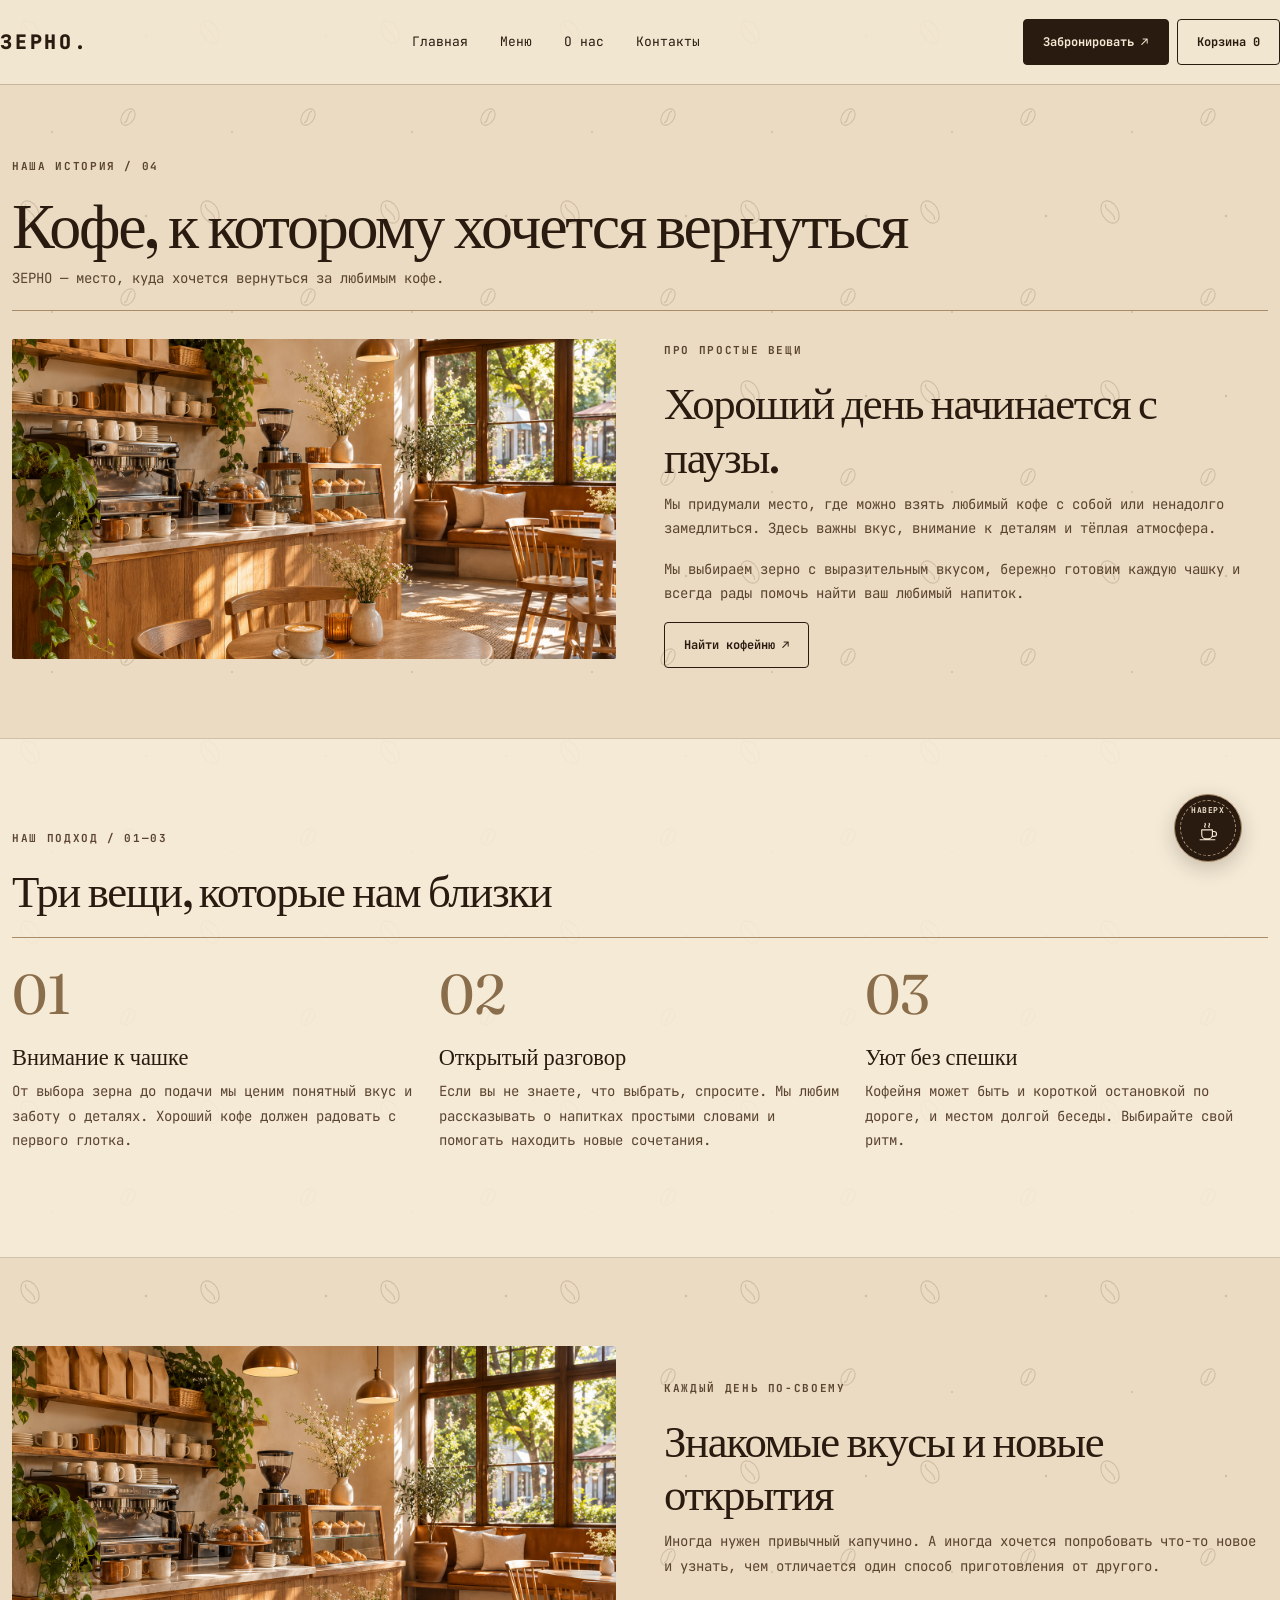
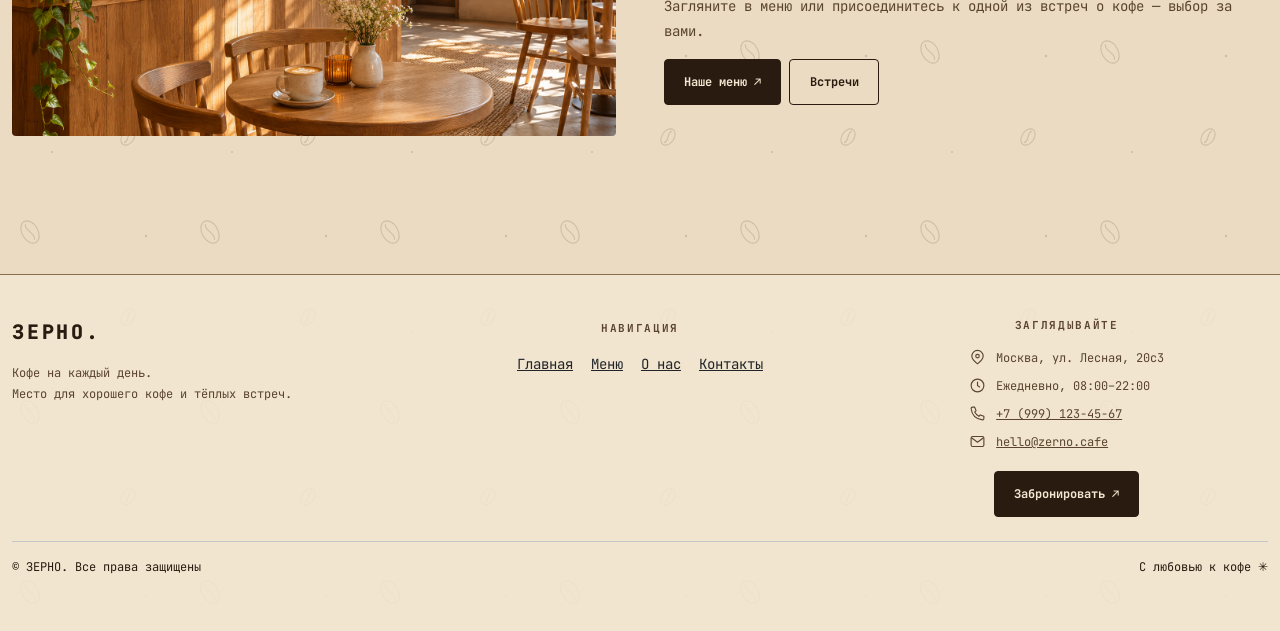
==== about.html @ f68b053b "final" ====
<!doctype html><html lang="ru"><head><meta charset="utf-8"><meta name="viewport" content="width=device-width,initial-scale=1"><meta name="description" content="ЗЕРНО — сеть уютных кофеен"><title>О нас — ЗЕРНО</title><link rel="preconnect" href="https://fonts.googleapis.com"><link rel="preconnect" href="https://fonts.gstatic.com" crossorigin><link href="https://fonts.googleapis.com/css2?family=Fraunces:wght@600;700&family=JetBrains+Mono:wght@400;700;800&display=swap" rel="stylesheet"><link href="https://cdn.jsdelivr.net/npm/bootstrap@5.3.3/dist/css/bootstrap.min.css" rel="stylesheet"><link href="css/custom.css" rel="stylesheet"></head><body><a class="skip-link" href="#main">Перейти к содержимому</a><header class="site-header"><nav class="navbar navbar-expand-lg container" aria-label="Основная навигация"><a class="brand" href="index.html">ЗЕРНО.</a><button class="navbar-toggler" type="button" data-bs-toggle="collapse" data-bs-target="#navigation" aria-controls="navigation" aria-expanded="false" aria-label="Открыть меню"><span class="navbar-toggler-icon"></span></button><div class="collapse navbar-collapse" id="navigation"><ul class="navbar-nav mx-auto gap-lg-3"><li class="nav-item"><a class="nav-link" href="index.html">Главная</a></li><li class="nav-item"><a class="nav-link" href="catalog.html">Меню</a></li><li class="nav-item"><a class="nav-link" href="about.html">О нас</a></li><li class="nav-item"><a class="nav-link" href="contacts.html">Контакты</a></li></ul><a class="btn btn-dark me-2" href="order.html">Забронировать ↗</a><button class="btn btn-outline-dark" data-bs-toggle="offcanvas" data-bs-target="#cart" aria-controls="cart">Корзина <span class="cart-count">0</span></button></div></nav></header><main id="main"><section class="section"><div class="container"><div class="section-title"><span class="eyebrow">Наша история / 04</span><h1 class="mt-3">Кофе, к которому хочется вернуться</h1><p class="mb-0">ЗЕРНО — место, куда хочется вернуться за любимым кофе.</p></div><div class="row g-5"><div class="col-md-6"><div class="placeholder-art photo-interior" style="height:320px" role="img" aria-label="Интерьер кофейни"></div></div><div class="col-md-6"><span class="eyebrow">Про простые вещи</span><h2 class="mt-3">Хороший день начинается с паузы.</h2><p>Мы придумали место, где можно взять любимый кофе с собой или ненадолго замедлиться. Здесь важны вкус, внимание к деталям и тёплая атмосфера.</p><p>Мы выбираем зерно с выразительным вкусом, бережно готовим каждую чашку и всегда рады помочь найти ваш любимый напиток.</p><a class="btn btn-outline-dark" href="contacts.html">Найти кофейню ↗</a></div></div></div></section><section class="story-section story-section-alt"><div class="container"><div class="section-title"><span class="eyebrow">Наш подход / 01—03</span><h2 class="mt-3 mb-0">Три вещи, которые нам близки</h2></div><div class="row g-4"><div class="col-md-4"><div class="story-number">01</div><h3>Внимание к чашке</h3><p>От выбора зерна до подачи мы ценим понятный вкус и заботу о деталях. Хороший кофе должен радовать с первого глотка.</p></div><div class="col-md-4"><div class="story-number">02</div><h3>Открытый разговор</h3><p>Если вы не знаете, что выбрать, спросите. Мы любим рассказывать о напитках простыми словами и помогать находить новые сочетания.</p></div><div class="col-md-4"><div class="story-number">03</div><h3>Уют без спешки</h3><p>Кофейня может быть и короткой остановкой по дороге, и местом долгой беседы. Выбирайте свой ритм.</p></div></div></div></section><section class="story-section"><div class="container"><div class="row g-5 align-items-center"><div class="col-lg-6"><div class="story-photo story-photo-close" role="img" aria-label="Кофейня и её интерьер"></div></div><div class="col-lg-6"><span class="eyebrow">Каждый день по-своему</span><h2 class="mt-3">Знакомые вкусы и новые открытия</h2><p>Иногда нужен привычный капучино. А иногда хочется попробовать что-то новое и узнать, чем отличается один способ приготовления от другого.</p><p>Загляните в меню или присоединитесь к одной из встреч о кофе — выбор за вами.</p><div class="d-flex gap-2 flex-wrap"><a class="btn btn-dark" href="catalog.html">Наше меню ↗</a><a class="btn btn-outline-dark" href="events.html">Встречи</a></div></div></div></div></section></main><footer class="footer"><div class="container"><div class="row gy-4"><div class="col-md-5"><a class="brand" href="index.html">ЗЕРНО.</a><p class="small-copy mt-3">Кофе на каждый день.<br>Место для хорошего кофе и тёплых встреч.</p></div><div class="col-md-4"><span class="eyebrow">Навигация</span><nav class="footer-nav mt-3" aria-label="Навигация в подвале"><a class="text-dark" href="index.html">Главная</a><a class="text-dark" href="catalog.html">Меню</a><a class="text-dark" href="about.html">О нас</a><a class="text-dark" href="contacts.html">Контакты</a></nav></div><div class="col-md-3"><span class="eyebrow footer-contact-title">Заглядывайте</span><div class="footer-contacts small-copy mt-3"><div><svg aria-hidden="true" viewBox="0 0 24 24" fill="none" stroke="currentColor" stroke-width="1.6" stroke-linecap="round" stroke-linejoin="round"><path d="M20 10c0 5-8 11-8 11S4 15 4 10a8 8 0 1 1 16 0Z"/><circle cx="12" cy="10" r="2.5"/></svg><span>Москва, ул. Лесная, 20с3</span></div><div><svg aria-hidden="true" viewBox="0 0 24 24" fill="none" stroke="currentColor" stroke-width="1.6" stroke-linecap="round" stroke-linejoin="round"><circle cx="12" cy="12" r="9"/><path d="M12 7v5l3 2"/></svg><span>Ежедневно, 08:00–22:00</span></div><div><svg aria-hidden="true" viewBox="0 0 24 24" fill="none" stroke="currentColor" stroke-width="1.6" stroke-linecap="round" stroke-linejoin="round"><path d="M5 3h3l2 5-2 2a15 15 0 0 0 6 6l2-2 5 2v3a2 2 0 0 1-2 2C10 20 4 14 3 5a2 2 0 0 1 2-2Z"/></svg><span><a href="tel:+79991234567">+7 (999) 123-45-67</a></span></div><div><svg aria-hidden="true" viewBox="0 0 24 24" fill="none" stroke="currentColor" stroke-width="1.6" stroke-linecap="round" stroke-linejoin="round"><rect x="3" y="5" width="18" height="14" rx="2"/><path d="m4 7 8 6 8-6"/></svg><span><a href="mailto:hello@zerno.cafe">hello@zerno.cafe</a></span></div></div><a class="btn btn-dark footer-booking" href="order.html">Забронировать ↗</a></div></div><div class="d-flex justify-content-between border-top border-secondary-subtle pt-3 mt-4 small-copy"><span>© ЗЕРНО. Все права защищены</span><span>С любовью к кофе ✳</span></div></div></footer><div class="offcanvas offcanvas-end" tabindex="-1" id="cart" aria-labelledby="cartTitle"><div class="offcanvas-header"><h2 class="offcanvas-title" id="cartTitle">Ваш чек</h2><button type="button" class="btn-close" data-bs-dismiss="offcanvas" aria-label="Закрыть"></button></div><div class="offcanvas-body"><p>Выбранные позиции</p><div id="cartItems"></div><a href="order.html" class="btn btn-dark mt-3">Оформить заявку ↗</a></div></div><button class="back-to-top" type="button" aria-label="Вернуться наверх" title="Наверх" hidden><span class="back-to-top-label" aria-hidden="true">НАВЕРХ</span><svg class="back-to-top-arrow" aria-hidden="true" viewBox="0 0 28 28" fill="none"><path d="M7 12h13v6a5 5 0 0 1-5 5h-3a5 5 0 0 1-5-5v-6Zm13 2h2a3 3 0 0 1 0 6h-2M5 24h18M11 9c-2-2 2-3 0-5m5 5c-2-2 2-3 0-5" stroke="currentColor" stroke-width="1.4" stroke-linecap="round" stroke-linejoin="round"/></svg></button><script src="https://cdn.jsdelivr.net/npm/bootstrap@5.3.3/dist/js/bootstrap.bundle.min.js"></script><script src="js/main.js"></script></body></html>
---- css/custom.css ----
:root{--ink:#2a1b10;--paper:#e8d8bc;--card:#f3e8d2;--muted:#5b4430;--line:#8a6d4b;--bs-body-bg:var(--paper);--bs-body-color:var(--ink);--bs-border-radius:4px}*{box-sizing:border-box}html{scroll-behavior:smooth}body{font-family:'JetBrains Mono',monospace;color:var(--ink);background:var(--paper);font-size:14px}h1,h2,h3,h4,.brand{font-family:Fraunces,Georgia,serif}h1{font-size:clamp(2.8rem,5vw,4.7rem);line-height:1.03;letter-spacing:-.035em}h2{font-size:clamp(2rem,3.5vw,3.2rem);letter-spacing:-.03em}h3{font-size:1.4rem}p{color:var(--muted);line-height:1.75}.container{max-width:1392px}.site-header{border-bottom:1px solid #8a6d4b66}.navbar{min-height:76px}.brand{font-family:'JetBrains Mono',monospace;font-size:20px;font-weight:800;letter-spacing:.12em;text-decoration:none;color:var(--ink)}.nav-link{color:var(--ink)!important;font-size:13px}.btn{border-radius:4px;font-weight:700;padding:.8rem 1.2rem;font-size:12px}.btn-dark{background:var(--ink);border-color:var(--ink);color:var(--card)}.btn-outline-dark{border-color:var(--ink);color:var(--ink)}.hero{padding:80px 0 70px}.eyebrow{text-transform:uppercase;font-size:11px;letter-spacing:.15em;color:var(--muted);font-weight:700}.receipt,.paper-card,.feature-box{background:var(--card);border:1px solid #8a6d4b99;border-radius:4px}.receipt{border-style:dashed;padding:28px}.receipt-line{display:flex;align-items:baseline;gap:8px;margin:14px 0}.dots{flex:1;border-bottom:2px dotted var(--line)}.paper-card{height:100%;padding:16px;transition:transform .2s}.paper-card:hover{transform:translateY(-4px)}.placeholder-art{height:170px;background:repeating-linear-gradient(45deg,#d9c39c 0 8px,#e2cfab 8px 16px);position:relative;overflow:hidden}.placeholder-art:after{content:'ЗЕРНО / COFFEE';position:absolute;right:14px;bottom:12px;font-size:10px;letter-spacing:.15em;color:#785c3e}.badge{background:var(--ink);color:var(--card);font-size:10px}.section{padding:70px 0}.section-title{border-bottom:1px solid var(--line);padding-bottom:20px;margin-bottom:28px}.feature-box{padding:24px}.small-copy{font-size:12px}.footer{border-top:1px solid var(--line);padding:42px 0;margin-top:50px}.skip-link{position:absolute;top:-100px;left:10px;z-index:10000;background:var(--ink);color:white;padding:10px}.skip-link:focus{top:10px}a:focus-visible,button:focus-visible,input:focus-visible,select:focus-visible,textarea:focus-visible{outline:3px solid #8d451e!important;outline-offset:3px}.form-control,.form-select{background-color:#fffaf0;border-color:#9d8669}.form-control:focus,.form-select:focus{border-color:var(--ink);box-shadow:0 0 0 .2rem #8a6d4b33}.accordion{--bs-accordion-bg:var(--card);--bs-accordion-active-bg:#e4d2b2;--bs-accordion-active-color:var(--ink);--bs-accordion-border-color:#b6a183}.nav-pills .nav-link.active{background:var(--ink)}.nav-pills .nav-link.active{color:var(--card)!important}.hero-copy{max-width:620px}.hero-copy p{max-width:440px}.stamp{display:inline-flex;border:1px solid var(--line);border-radius:50%;width:88px;height:88px;align-items:center;justify-content:center;text-align:center;font-size:9px;letter-spacing:.1em;transform:rotate(-12deg)}.map-frame{width:100%;height:300px;border:1px solid var(--line)}@media(max-width:767px){.hero{padding:40px 0}.hero .row{flex-direction:column-reverse}.section{padding:45px 0}.placeholder-art{height:135px}.navbar-collapse{padding:20px 0}.stamp{width:70px;height:70px}.footer{margin-top:20px}}@media(prefers-reduced-motion:reduce){*,*:before,*:after{scroll-behavior:auto!important;transition:none!important;animation:none!important}}

.placeholder-art{background-color:#cbb395;background-image:url('../images/menu-grid.png');background-size:300% 200%;background-repeat:no-repeat}
.placeholder-art:after{content:none}
.photo-flat-white{background-position:0 0}.photo-lavender-raf{background-position:50% 0}.photo-cheesecake{background-position:100% 0}.photo-espresso{background-position:0 100%}.photo-cappuccino{background-position:50% 100%}.photo-croissant{background-position:100% 100%}
.photo-interior{background-image:url('../images/cafe-interior.png');background-size:cover;background-position:center}
.event-one{background-position:20% 45%}.event-two{background-position:50% 55%}.event-three{background-position:80% 45%}
.back-to-top{position:fixed;right:clamp(18px,3vw,42px);bottom:clamp(18px,3vw,42px);z-index:1040;width:52px;height:52px;border:1px solid #f3e8d2;border-radius:50%;background:#2a1b10;color:#f3e8d2;box-shadow:0 4px 20px #2a1b1044;display:grid;place-items:center;cursor:pointer;transition:transform .2s,background-color .2s,box-shadow .2s}
.back-to-top[hidden]{display:none}.back-to-top span{font:400 27px/1 Georgia,serif;transform:translateY(-1px)}.back-to-top:hover{background:#5b4430;transform:translateY(-4px);box-shadow:0 8px 24px #2a1b1055}.back-to-top:focus-visible{outline:3px solid #8d451e;outline-offset:4px}
@media(max-width:767px){.back-to-top{width:48px;height:48px;right:16px;bottom:16px}}

.review-stars{color:#875523;letter-spacing:.12em;white-space:nowrap;font-size:1.15rem}

/* Each menu photo occupies one square in the source grid. */
.placeholder-art:not(.photo-interior) {
  aspect-ratio: 1 / 1;
  height: auto !important;
}

.story-section{padding:88px 0}.story-section-alt{background:#f3e8d280;border-top:1px solid #8a6d4b55;border-bottom:1px solid #8a6d4b55}.story-photo{min-height:390px;background:url('../images/cafe-interior.png') center/cover;border-radius:4px}.story-photo-close{background-position:25% center}.story-rule{border-top:1px solid var(--line);padding-top:18px}.story-link{text-underline-offset:5px}.story-number{font-family:Fraunces,Georgia,serif;font-size:3.5rem;line-height:1;color:#8a6d4b;margin-bottom:22px}.guide-row{display:flex;gap:22px;align-items:baseline;border-top:1px solid var(--line);padding:22px 0}.guide-row>span{font-size:11px;color:var(--muted)}.guide-row>div{flex:1}.guide-row h3{margin-bottom:8px}.guide-row p{margin-bottom:0}.guide-row>a{font-size:22px;color:var(--ink)}@media(max-width:767px){.story-section{padding:55px 0}.story-photo{min-height:270px}}

/* Static coffee pattern and refreshed paper details. */
body{background-color:#eadbc2;background-image:url('../images/coffee-pattern.svg');background-repeat:repeat;background-size:180px 180px}
.site-header{background:rgba(243,232,210,.88);border-bottom:1px solid #8a6d4b66}
.navbar{min-height:84px}
.brand{letter-spacing:.14em}
.nav-link{position:relative;transition:color .2s}
.nav-link:hover{color:#93613a!important}
.hero{padding-top:90px;padding-bottom:82px}
.hero-copy h1{max-width:720px}
.receipt{background:#f7edda;box-shadow:0 10px 30px #50371e0d}
.hero .receipt{position:relative;transform:rotate(-1deg)}
.hero .receipt:before,.hero .receipt:after{content:'';position:absolute;width:14px;height:14px;background:#eadbc2;border:1px solid #8a6d4b99;border-radius:50%;top:50%;transform:translateY(-50%)}
.hero .receipt:before{left:-8px}.hero .receipt:after{right:-8px}
.paper-card,.feature-box{background:#f5ead6;box-shadow:0 6px 20px #50371e09}
.paper-card{border-color:#a58a69;overflow:hidden}
.paper-card:hover{box-shadow:0 14px 28px #50371e1a}
.placeholder-art{border-radius:2px}
.badge{letter-spacing:.04em;padding:.48em .75em}
.btn-dark,.btn-outline-dark{transition:background-color .2s,color .2s,box-shadow .2s}
.btn-dark:hover{background:#5b3d26;border-color:#5b3d26;box-shadow:0 5px 14px #2a1b1026}
.btn-outline-dark:hover{background:#2a1b10;color:#f3e8d2}
.section-title{border-color:#a88b68}
.story-section-alt{background:rgba(247,237,218,.84)}
.footer{background:rgba(243,232,210,.82);padding-bottom:55px}
@media(max-width:767px){.navbar{min-height:72px}.hero{padding-top:45px;padding-bottom:50px}.hero .receipt{transform:none}}

/* The first screen is a self-contained coffee-making scene. */
.coffee-hero{position:relative;min-height:calc(100svh - 85px);display:flex;align-items:center;overflow:hidden;background:#ead9bd;border-bottom:1px solid #b69b78}
.coffee-hero-inner{display:grid;grid-template-columns:1fr 1fr;align-items:center;gap:clamp(28px,5vw,90px);padding-top:45px;padding-bottom:75px}
.coffee-hero-copy{position:relative;z-index:1;max-width:650px}
.coffee-hero-label{display:flex;gap:12px;align-items:center;color:#765334;font-size:11px;font-weight:700;letter-spacing:.15em;text-transform:uppercase}
.coffee-hero-label span{font-size:15px}
.coffee-hero h1{margin:28px 0 24px;font-size:clamp(3.5rem,5.6vw,6.6rem);line-height:.99;letter-spacing:-.055em}
.coffee-hero h1 em{font-weight:600;color:#85512f}
.coffee-hero-copy>p{max-width:420px;margin-bottom:30px;font-size:15px;line-height:1.8}
.coffee-hero-actions{display:flex;align-items:center;gap:28px;flex-wrap:wrap}
.coffee-hero-actions .btn{padding:17px 22px}
.coffee-hero-about{color:var(--ink);font-size:12px;font-weight:700;text-underline-offset:5px}
.coffee-hero-note{display:flex;align-items:center;gap:12px;margin-top:clamp(36px,6vh,72px);color:#765334;font-size:10px;line-height:1.6;letter-spacing:.08em;text-transform:uppercase}
.coffee-hero-note-mark{display:grid;place-items:center;width:38px;height:38px;border:1px solid #a78560;border-radius:50%;font-size:17px}
.coffee-hero-visual{position:relative;display:grid;place-items:center;min-width:0}
.coffee-hero-disc{position:absolute;width:85%;aspect-ratio:1;border-radius:50%;background:#e0c5a0;border:1px solid #cfb18b}
.coffee-hero-disc:after{content:'';position:absolute;inset:5%;border:1px dashed #a88661;border-radius:50%;opacity:.5}
.coffee-scene{position:relative;width:min(100%,620px);height:auto;overflow:visible}
.espresso-machine{transform-origin:310px 340px;animation:machine-retreat 6s cubic-bezier(.55,0,.25,1) both}
.coffee-stream{opacity:0;animation:pour 6s ease both;transform-origin:310px 237px}
.hero-cup{transform-origin:310px 490px;animation:cup-arrive 6s cubic-bezier(.2,.65,.2,1) both}
.coffee-steam{opacity:0;animation:steam-appear 6s ease both}
.coffee-hero-caption{position:absolute;bottom:2%;width:85%;display:flex;justify-content:space-between;gap:12px;color:#765334;font-size:9px;letter-spacing:.12em;text-transform:uppercase}
.coffee-hero-scroll{position:absolute;bottom:25px;left:50%;transform:translateX(-50%);color:#765334;text-decoration:none;font-size:10px;font-weight:700;letter-spacing:.12em;text-transform:uppercase;white-space:nowrap}
.coffee-hero-scroll span{display:inline-block;margin-left:8px;font-size:17px}
@keyframes machine-retreat{0%,48%{opacity:1;transform:translateY(0) scale(1)}75%,100%{opacity:0;transform:translateY(-65px) scale(.7)}}
@keyframes pour{0%,10%{opacity:0;transform:scaleY(.2)}18%,48%{opacity:1;transform:scaleY(1)}58%,100%{opacity:0;transform:scaleY(.6)}}
@keyframes cup-arrive{0%,50%{transform:translateY(0) scale(.78)}85%,100%{transform:translateY(-20px) scale(1.18)}}
@keyframes steam-appear{0%,58%{opacity:0;transform:translateY(8px)}90%,100%{opacity:.55;transform:translateY(-30px)}}
@media(max-width:991px){.coffee-hero h1{font-size:clamp(3rem,6vw,5rem)}.coffee-hero-inner{gap:24px}.coffee-hero-caption{font-size:8px}}
@media(max-width:767px){.coffee-hero{min-height:calc(100svh - 73px)}.coffee-hero-inner{grid-template-columns:1fr;gap:0;padding-top:36px;padding-bottom:75px}.coffee-hero-copy{order:1}.coffee-hero-visual{order:2;width:min(100%,390px);margin:0 auto}.coffee-hero h1{font-size:clamp(2.8rem,10vw,4.4rem);margin:18px 0}.coffee-hero-copy>p{font-size:13px;margin-bottom:20px}.coffee-hero-note{display:none}.coffee-hero-caption{bottom:1%}.coffee-hero-scroll{bottom:20px}.coffee-hero-actions .btn{padding:13px 17px}}
@media(prefers-reduced-motion:reduce){.espresso-machine,.coffee-stream{animation:none;opacity:0}.hero-cup{animation:none;transform:translateY(-20px) scale(1.18)}.coffee-steam{animation:none;opacity:.55;transform:translateY(-30px)}}

/* One complete preparation-and-pause cycle lasts 30 seconds. */
.espresso-machine{animation:machine-loop 30s cubic-bezier(.55,0,.25,1) infinite}
.coffee-stream{animation:pour-loop 30s ease infinite}
.hero-cup{animation:cup-loop 30s cubic-bezier(.2,.65,.2,1) infinite}
.coffee-steam{animation:steam-loop 30s ease infinite}
@keyframes machine-loop{0%,9.6%{opacity:1;transform:translateY(0) scale(1)}15%,88%{opacity:0;transform:translateY(-65px) scale(.7)}100%{opacity:1;transform:translateY(0) scale(1)}}
@keyframes pour-loop{0%,2%{opacity:0;transform:scaleY(.2)}3.6%,9.6%{opacity:1;transform:scaleY(1)}11.6%,100%{opacity:0;transform:scaleY(.6)}}
@keyframes cup-loop{0%,10%{transform:translateY(0) scale(.78)}17%,88%{transform:translateY(-20px) scale(1.18)}100%{transform:translateY(0) scale(.78)}}
@keyframes steam-loop{0%,11.6%{opacity:0;transform:translateY(8px)}18%,86%{opacity:.55;transform:translateY(-30px)}98%,100%{opacity:0;transform:translateY(8px)}}
@media(prefers-reduced-motion:reduce){.espresso-machine,.coffee-stream{animation:none;opacity:0}.hero-cup{animation:none;transform:translateY(-20px) scale(1.18)}.coffee-steam{animation:none;opacity:.55;transform:translateY(-30px)}}

.location-map-wrap{margin-top:38px}.location-map{display:block;width:100%;height:360px;border:1px solid #a88b68;border-radius:4px;background:#e2cfab}.location-map-link{display:inline-block;margin-top:12px;color:var(--ink);font-size:12px;text-underline-offset:4px}@media(max-width:767px){.location-map{height:290px}.location-map-wrap{margin-top:28px}}

.contacts-map{height:100%;min-height:330px;position:relative}.contacts-map .location-map{height:100%;min-height:330px}.contacts-map-link{position:absolute;left:14px;bottom:14px;background:#f3e8d2;color:#2a1b10;border:1px solid #a88b68;border-radius:3px;padding:9px 12px;font-size:10px;text-underline-offset:3px}.back-to-top{width:68px;height:68px;border:1px solid #aa8965;background:#2a1b10;color:#f3e8d2;box-shadow:0 6px 20px #2a1b1038}.back-to-top:before{content:'';position:absolute;inset:5px;border:1px dashed #d0b591;border-radius:50%;opacity:.8}.back-to-top .back-to-top-label{position:absolute;top:11px;font:700 6px/1 'JetBrains Mono',monospace;letter-spacing:.04em;transform:none;white-space:nowrap}.back-to-top-arrow{position:absolute;top:25px;width:23px;height:23px;transition:transform .2s}.back-to-top:hover .back-to-top-arrow{transform:translateY(-3px)}@media(max-width:767px){.back-to-top{width:60px;height:60px}.back-to-top .back-to-top-label{top:10px;font-size:5.5px}.back-to-top-arrow{top:22px;width:21px;height:21px}.contacts-map,.contacts-map .location-map{min-height:290px}}@media(prefers-reduced-motion:reduce){.back-to-top-arrow{transition:none}}

.back-to-top .back-to-top-label{left:0;right:0;text-align:center;font-size:8px;letter-spacing:.06em}@media(max-width:767px){.back-to-top .back-to-top-label{font-size:7px}}

.footer .col-md-4{text-align:center}.footer-nav{display:flex;flex-wrap:wrap;justify-content:center;gap:12px 18px}.footer-contacts{display:grid;gap:10px;color:var(--muted)}.footer-contacts>div{display:flex;align-items:flex-start;gap:10px}.footer-contacts svg{width:17px;height:17px;flex:none}.footer-contacts a{color:inherit}.footer-contacts span{overflow-wrap:anywhere}@media(max-width:767px){.footer .col-md-4{text-align:left}.footer-nav{justify-content:flex-start}}

@media(min-width:768px){.footer .col-md-5,.footer .col-md-4,.footer .col-md-3{width:33.333333%}.footer .col-md-3{display:flex;flex-direction:column;align-items:flex-end}.footer-contacts{align-self:flex-end}}

.footer .col-md-3{display:flex;flex-direction:column;align-items:stretch}.footer-contact-title{text-align:center}.footer-booking{align-self:center;margin-top:20px}@media(min-width:768px){.footer .col-md-3{align-items:stretch}.footer-contacts{align-self:center}}
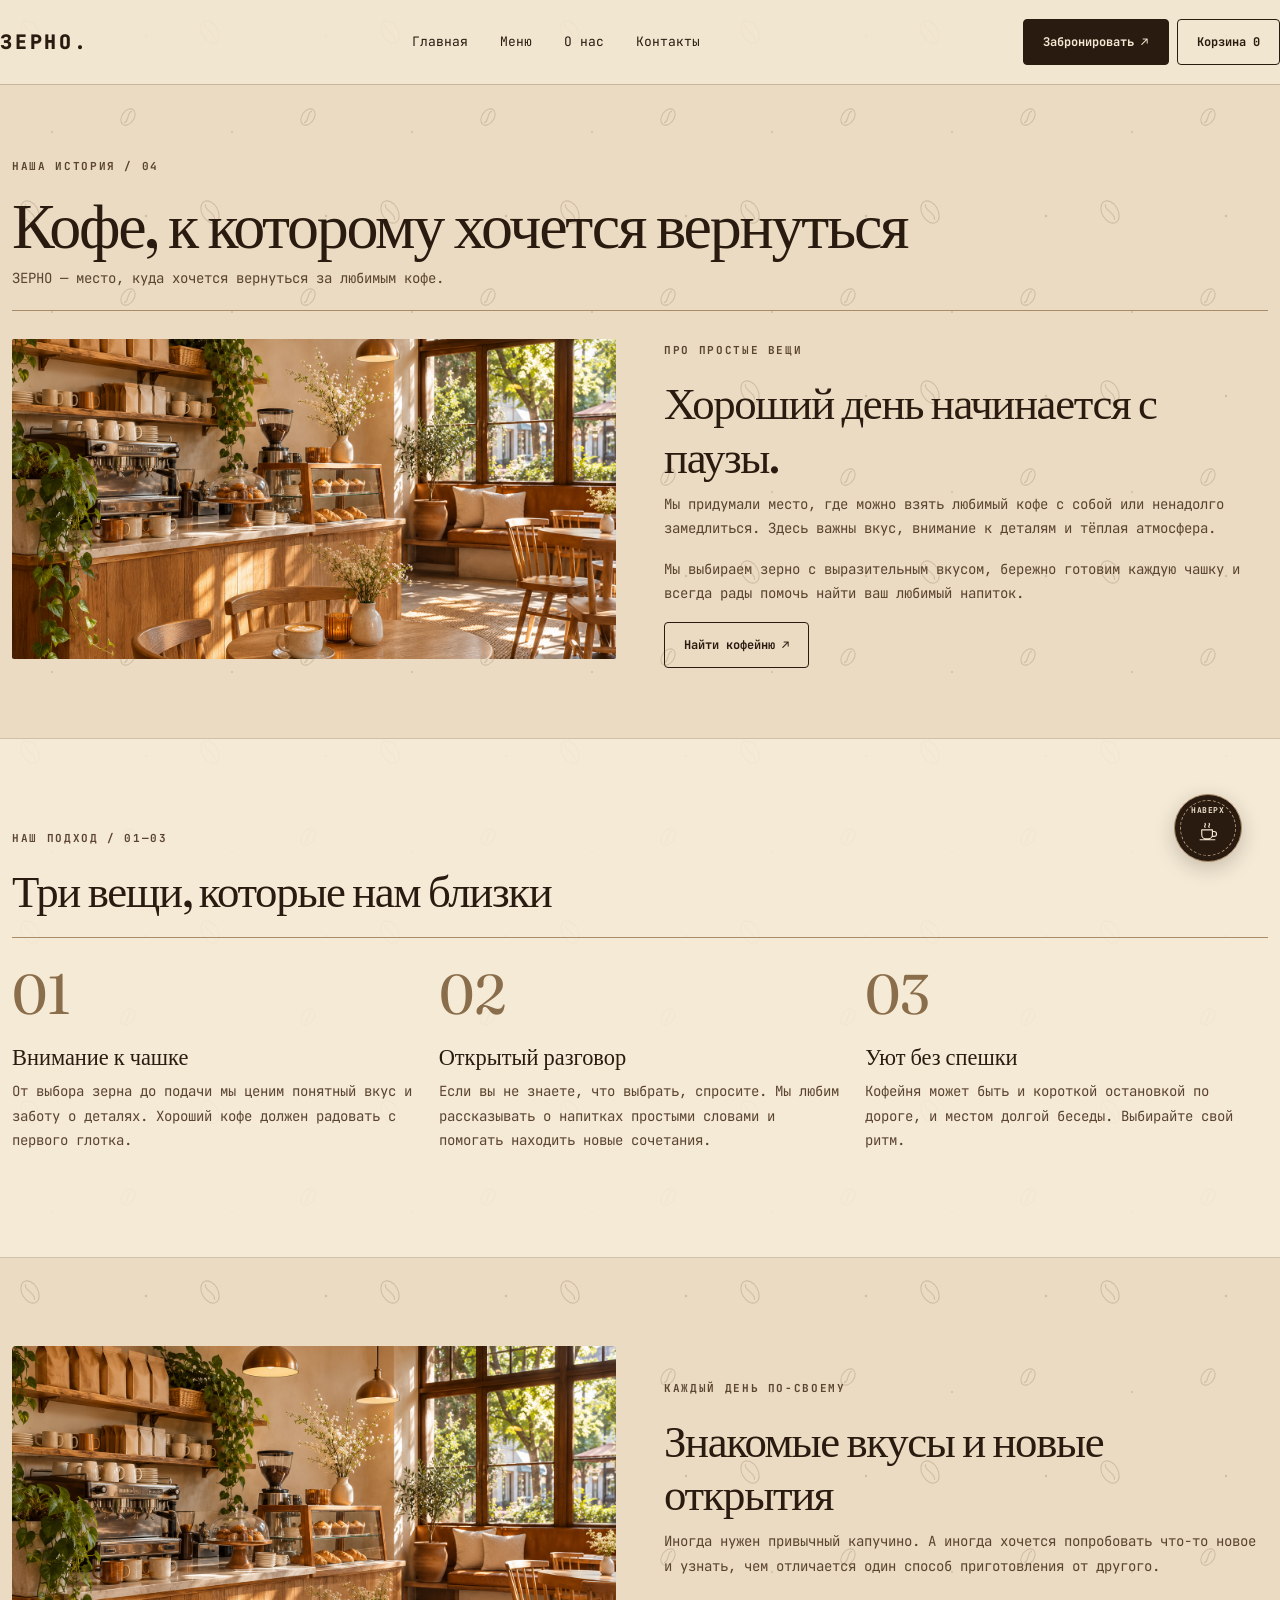
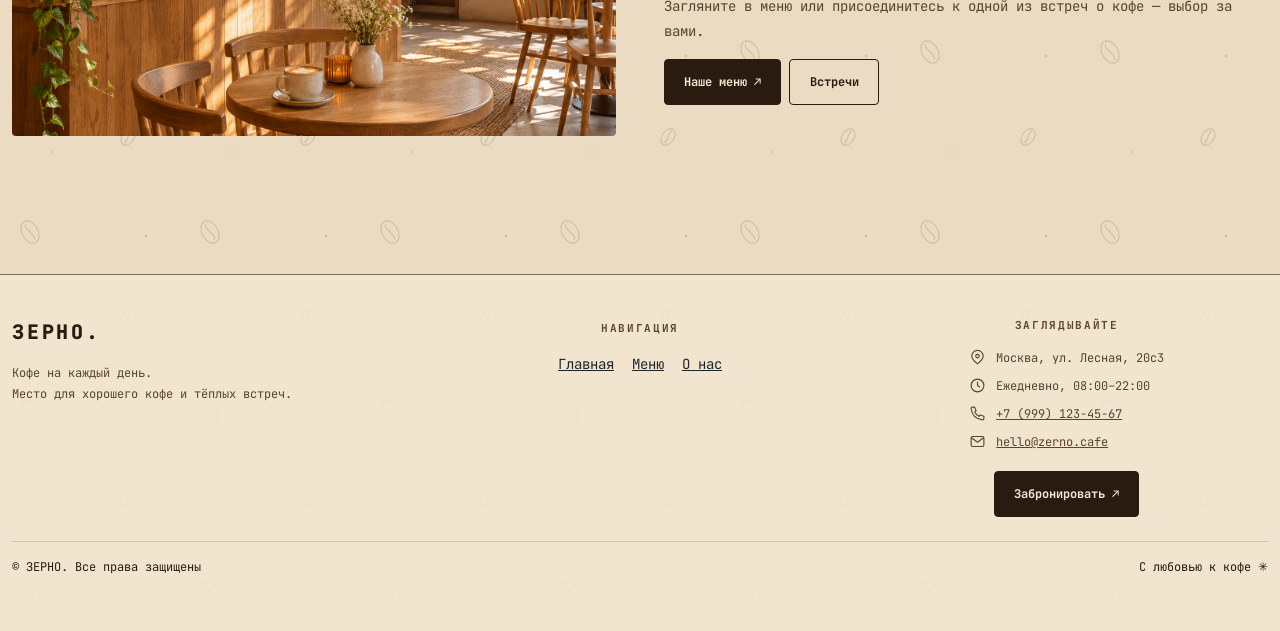
==== commit f8150b1d: "Nado" ====
--- a/about.html
+++ b/about.html
@@ -1 +1 @@
-<!doctype html><html lang="ru"><head><meta charset="utf-8"><meta name="viewport" content="width=device-width,initial-scale=1"><meta name="description" content="ЗЕРНО — сеть уютных кофеен"><title>О нас — ЗЕРНО</title><link rel="preconnect" href="https://fonts.googleapis.com"><link rel="preconnect" href="https://fonts.gstatic.com" crossorigin><link href="https://fonts.googleapis.com/css2?family=Fraunces:wght@600;700&family=JetBrains+Mono:wght@400;700;800&display=swap" rel="stylesheet"><link href="https://cdn.jsdelivr.net/npm/bootstrap@5.3.3/dist/css/bootstrap.min.css" rel="stylesheet"><link href="css/custom.css" rel="stylesheet"></head><body><a class="skip-link" href="#main">Перейти к содержимому</a><header class="site-header"><nav class="navbar navbar-expand-lg container" aria-label="Основная навигация"><a class="brand" href="index.html">ЗЕРНО.</a><button class="navbar-toggler" type="button" data-bs-toggle="collapse" data-bs-target="#navigation" aria-controls="navigation" aria-expanded="false" aria-label="Открыть меню"><span class="navbar-toggler-icon"></span></button><div class="collapse navbar-collapse" id="navigation"><ul class="navbar-nav mx-auto gap-lg-3"><li class="nav-item"><a class="nav-link" href="index.html">Главная</a></li><li class="nav-item"><a class="nav-link" href="catalog.html">Меню</a></li><li class="nav-item"><a class="nav-link" href="about.html">О нас</a></li><li class="nav-item"><a class="nav-link" href="contacts.html">Контакты</a></li></ul><a class="btn btn-dark me-2" href="order.html">Забронировать ↗</a><button class="btn btn-outline-dark" data-bs-toggle="offcanvas" data-bs-target="#cart" aria-controls="cart">Корзина <span class="cart-count">0</span></button></div></nav></header><main id="main"><section class="section"><div class="container"><div class="section-title"><span class="eyebrow">Наша история / 04</span><h1 class="mt-3">Кофе, к которому хочется вернуться</h1><p class="mb-0">ЗЕРНО — место, куда хочется вернуться за любимым кофе.</p></div><div class="row g-5"><div class="col-md-6"><div class="placeholder-art photo-interior" style="height:320px" role="img" aria-label="Интерьер кофейни"></div></div><div class="col-md-6"><span class="eyebrow">Про простые вещи</span><h2 class="mt-3">Хороший день начинается с паузы.</h2><p>Мы придумали место, где можно взять любимый кофе с собой или ненадолго замедлиться. Здесь важны вкус, внимание к деталям и тёплая атмосфера.</p><p>Мы выбираем зерно с выразительным вкусом, бережно готовим каждую чашку и всегда рады помочь найти ваш любимый напиток.</p><a class="btn btn-outline-dark" href="contacts.html">Найти кофейню ↗</a></div></div></div></section><section class="story-section story-section-alt"><div class="container"><div class="section-title"><span class="eyebrow">Наш подход / 01—03</span><h2 class="mt-3 mb-0">Три вещи, которые нам близки</h2></div><div class="row g-4"><div class="col-md-4"><div class="story-number">01</div><h3>Внимание к чашке</h3><p>От выбора зерна до подачи мы ценим понятный вкус и заботу о деталях. Хороший кофе должен радовать с первого глотка.</p></div><div class="col-md-4"><div class="story-number">02</div><h3>Открытый разговор</h3><p>Если вы не знаете, что выбрать, спросите. Мы любим рассказывать о напитках простыми словами и помогать находить новые сочетания.</p></div><div class="col-md-4"><div class="story-number">03</div><h3>Уют без спешки</h3><p>Кофейня может быть и короткой остановкой по дороге, и местом долгой беседы. Выбирайте свой ритм.</p></div></div></div></section><section class="story-section"><div class="container"><div class="row g-5 align-items-center"><div class="col-lg-6"><div class="story-photo story-photo-close" role="img" aria-label="Кофейня и её интерьер"></div></div><div class="col-lg-6"><span class="eyebrow">Каждый день по-своему</span><h2 class="mt-3">Знакомые вкусы и новые открытия</h2><p>Иногда нужен привычный капучино. А иногда хочется попробовать что-то новое и узнать, чем отличается один способ приготовления от другого.</p><p>Загляните в меню или присоединитесь к одной из встреч о кофе — выбор за вами.</p><div class="d-flex gap-2 flex-wrap"><a class="btn btn-dark" href="catalog.html">Наше меню ↗</a><a class="btn btn-outline-dark" href="events.html">Встречи</a></div></div></div></div></section></main><footer class="footer"><div class="container"><div class="row gy-4"><div class="col-md-5"><a class="brand" href="index.html">ЗЕРНО.</a><p class="small-copy mt-3">Кофе на каждый день.<br>Место для хорошего кофе и тёплых встреч.</p></div><div class="col-md-4"><span class="eyebrow">Навигация</span><nav class="footer-nav mt-3" aria-label="Навигация в подвале"><a class="text-dark" href="index.html">Главная</a><a class="text-dark" href="catalog.html">Меню</a><a class="text-dark" href="about.html">О нас</a><a class="text-dark" href="contacts.html">Контакты</a></nav></div><div class="col-md-3"><span class="eyebrow footer-contact-title">Заглядывайте</span><div class="footer-contacts small-copy mt-3"><div><svg aria-hidden="true" viewBox="0 0 24 24" fill="none" stroke="currentColor" stroke-width="1.6" stroke-linecap="round" stroke-linejoin="round"><path d="M20 10c0 5-8 11-8 11S4 15 4 10a8 8 0 1 1 16 0Z"/><circle cx="12" cy="10" r="2.5"/></svg><span>Москва, ул. Лесная, 20с3</span></div><div><svg aria-hidden="true" viewBox="0 0 24 24" fill="none" stroke="currentColor" stroke-width="1.6" stroke-linecap="round" stroke-linejoin="round"><circle cx="12" cy="12" r="9"/><path d="M12 7v5l3 2"/></svg><span>Ежедневно, 08:00–22:00</span></div><div><svg aria-hidden="true" viewBox="0 0 24 24" fill="none" stroke="currentColor" stroke-width="1.6" stroke-linecap="round" stroke-linejoin="round"><path d="M5 3h3l2 5-2 2a15 15 0 0 0 6 6l2-2 5 2v3a2 2 0 0 1-2 2C10 20 4 14 3 5a2 2 0 0 1 2-2Z"/></svg><span><a href="tel:+79991234567">+7 (999) 123-45-67</a></span></div><div><svg aria-hidden="true" viewBox="0 0 24 24" fill="none" stroke="currentColor" stroke-width="1.6" stroke-linecap="round" stroke-linejoin="round"><rect x="3" y="5" width="18" height="14" rx="2"/><path d="m4 7 8 6 8-6"/></svg><span><a href="mailto:hello@zerno.cafe">hello@zerno.cafe</a></span></div></div><a class="btn btn-dark footer-booking" href="order.html">Забронировать ↗</a></div></div><div class="d-flex justify-content-between border-top border-secondary-subtle pt-3 mt-4 small-copy"><span>© ЗЕРНО. Все права защищены</span><span>С любовью к кофе ✳</span></div></div></footer><div class="offcanvas offcanvas-end" tabindex="-1" id="cart" aria-labelledby="cartTitle"><div class="offcanvas-header"><h2 class="offcanvas-title" id="cartTitle">Ваш чек</h2><button type="button" class="btn-close" data-bs-dismiss="offcanvas" aria-label="Закрыть"></button></div><div class="offcanvas-body"><p>Выбранные позиции</p><div id="cartItems"></div><a href="order.html" class="btn btn-dark mt-3">Оформить заявку ↗</a></div></div><button class="back-to-top" type="button" aria-label="Вернуться наверх" title="Наверх" hidden><span class="back-to-top-label" aria-hidden="true">НАВЕРХ</span><svg class="back-to-top-arrow" aria-hidden="true" viewBox="0 0 28 28" fill="none"><path d="M7 12h13v6a5 5 0 0 1-5 5h-3a5 5 0 0 1-5-5v-6Zm13 2h2a3 3 0 0 1 0 6h-2M5 24h18M11 9c-2-2 2-3 0-5m5 5c-2-2 2-3 0-5" stroke="currentColor" stroke-width="1.4" stroke-linecap="round" stroke-linejoin="round"/></svg></button><script src="https://cdn.jsdelivr.net/npm/bootstrap@5.3.3/dist/js/bootstrap.bundle.min.js"></script><script src="js/main.js"></script></body></html>+<!doctype html><html lang="ru"><head><meta charset="utf-8"><meta name="viewport" content="width=device-width,initial-scale=1"><meta name="description" content="ЗЕРНО — сеть уютных кофеен"><title>О нас — ЗЕРНО</title><link rel="preconnect" href="https://fonts.googleapis.com"><link rel="preconnect" href="https://fonts.gstatic.com" crossorigin><link href="https://fonts.googleapis.com/css2?family=Fraunces:wght@600;700&family=JetBrains+Mono:wght@400;700;800&display=swap" rel="stylesheet"><link href="https://cdn.jsdelivr.net/npm/bootstrap@5.3.3/dist/css/bootstrap.min.css" rel="stylesheet"><link href="css/custom.css" rel="stylesheet"></head><body><a class="skip-link" href="#main">Перейти к содержимому</a><header class="site-header"><nav class="navbar navbar-expand-lg container" aria-label="Основная навигация"><a class="brand" href="index.html">ЗЕРНО.</a><button class="navbar-toggler" type="button" data-bs-toggle="collapse" data-bs-target="#navigation" aria-controls="navigation" aria-expanded="false" aria-label="Открыть меню"><span class="navbar-toggler-icon"></span></button><div class="collapse navbar-collapse" id="navigation"><ul class="navbar-nav mx-auto gap-lg-3"><li class="nav-item"><a class="nav-link" href="index.html">Главная</a></li><li class="nav-item"><a class="nav-link" href="catalog.html">Меню</a></li><li class="nav-item"><a class="nav-link" href="about.html">О нас</a></li><li class="nav-item"><a class="nav-link" href="contacts.html">Контакты</a></li></ul><a class="btn btn-dark me-2" href="order.html">Забронировать ↗</a><button class="btn btn-outline-dark" data-bs-toggle="offcanvas" data-bs-target="#cart" aria-controls="cart">Корзина <span class="cart-count">0</span></button></div></nav></header><main id="main"><section class="section"><div class="container"><div class="section-title"><span class="eyebrow">Наша история / 04</span><h1 class="mt-3">Кофе, к которому хочется вернуться</h1><p class="mb-0">ЗЕРНО — место, куда хочется вернуться за любимым кофе.</p></div><div class="row g-5"><div class="col-md-6"><div class="placeholder-art photo-interior" style="height:320px" role="img" aria-label="Интерьер кофейни"></div></div><div class="col-md-6"><span class="eyebrow">Про простые вещи</span><h2 class="mt-3">Хороший день начинается с паузы.</h2><p>Мы придумали место, где можно взять любимый кофе с собой или ненадолго замедлиться. Здесь важны вкус, внимание к деталям и тёплая атмосфера.</p><p>Мы выбираем зерно с выразительным вкусом, бережно готовим каждую чашку и всегда рады помочь найти ваш любимый напиток.</p><a class="btn btn-outline-dark" href="contacts.html">Найти кофейню ↗</a></div></div></div></section><section class="story-section story-section-alt"><div class="container"><div class="section-title"><span class="eyebrow">Наш подход / 01—03</span><h2 class="mt-3 mb-0">Три вещи, которые нам близки</h2></div><div class="row g-4"><div class="col-md-4"><div class="story-number">01</div><h3>Внимание к чашке</h3><p>От выбора зерна до подачи мы ценим понятный вкус и заботу о деталях. Хороший кофе должен радовать с первого глотка.</p></div><div class="col-md-4"><div class="story-number">02</div><h3>Открытый разговор</h3><p>Если вы не знаете, что выбрать, спросите. Мы любим рассказывать о напитках простыми словами и помогать находить новые сочетания.</p></div><div class="col-md-4"><div class="story-number">03</div><h3>Уют без спешки</h3><p>Кофейня может быть и короткой остановкой по дороге, и местом долгой беседы. Выбирайте свой ритм.</p></div></div></div></section><section class="story-section"><div class="container"><div class="row g-5 align-items-center"><div class="col-lg-6"><div class="story-photo story-photo-close" role="img" aria-label="Кофейня и её интерьер"></div></div><div class="col-lg-6"><span class="eyebrow">Каждый день по-своему</span><h2 class="mt-3">Знакомые вкусы и новые открытия</h2><p>Иногда нужен привычный капучино. А иногда хочется попробовать что-то новое и узнать, чем отличается один способ приготовления от другого.</p><p>Загляните в меню или присоединитесь к одной из встреч о кофе — выбор за вами.</p><div class="d-flex gap-2 flex-wrap"><a class="btn btn-dark" href="catalog.html">Наше меню ↗</a><a class="btn btn-outline-dark" href="events.html">Встречи</a></div></div></div></div></section></main><footer class="footer"><div class="container"><div class="row gy-4"><div class="col-md-5"><a class="brand" href="index.html">ЗЕРНО.</a><p class="small-copy mt-3">Кофе на каждый день.<br>Место для хорошего кофе и тёплых встреч.</p></div><div class="col-md-4"><span class="eyebrow">Навигация</span><nav class="footer-nav mt-3" aria-label="Навигация в подвале"><a class="text-dark" href="index.html">Главная</a><a class="text-dark" href="catalog.html">Меню</a><a class="text-dark" href="about.html">О нас</a></nav></div><div class="col-md-3"><span class="eyebrow footer-contact-title">Заглядывайте</span><div class="footer-contacts small-copy mt-3"><div><svg aria-hidden="true" viewBox="0 0 24 24" fill="none" stroke="currentColor" stroke-width="1.6" stroke-linecap="round" stroke-linejoin="round"><path d="M20 10c0 5-8 11-8 11S4 15 4 10a8 8 0 1 1 16 0Z"/><circle cx="12" cy="10" r="2.5"/></svg><span>Москва, ул. Лесная, 20с3</span></div><div><svg aria-hidden="true" viewBox="0 0 24 24" fill="none" stroke="currentColor" stroke-width="1.6" stroke-linecap="round" stroke-linejoin="round"><circle cx="12" cy="12" r="9"/><path d="M12 7v5l3 2"/></svg><span>Ежедневно, 08:00–22:00</span></div><div><svg aria-hidden="true" viewBox="0 0 24 24" fill="none" stroke="currentColor" stroke-width="1.6" stroke-linecap="round" stroke-linejoin="round"><path d="M5 3h3l2 5-2 2a15 15 0 0 0 6 6l2-2 5 2v3a2 2 0 0 1-2 2C10 20 4 14 3 5a2 2 0 0 1 2-2Z"/></svg><span><a href="tel:+79991234567">+7 (999) 123-45-67</a></span></div><div><svg aria-hidden="true" viewBox="0 0 24 24" fill="none" stroke="currentColor" stroke-width="1.6" stroke-linecap="round" stroke-linejoin="round"><rect x="3" y="5" width="18" height="14" rx="2"/><path d="m4 7 8 6 8-6"/></svg><span><a href="mailto:hello@zerno.cafe">hello@zerno.cafe</a></span></div></div><a class="btn btn-dark footer-booking" href="order.html">Забронировать ↗</a></div></div><div class="d-flex justify-content-between border-top border-secondary-subtle pt-3 mt-4 small-copy"><span>© ЗЕРНО. Все права защищены</span><span>С любовью к кофе ✳</span></div></div></footer><div class="offcanvas offcanvas-end" tabindex="-1" id="cart" aria-labelledby="cartTitle"><div class="offcanvas-header"><h2 class="offcanvas-title" id="cartTitle">Ваш чек</h2><button type="button" class="btn-close" data-bs-dismiss="offcanvas" aria-label="Закрыть"></button></div><div class="offcanvas-body"><p>Выбранные позиции</p><div id="cartItems"></div><a href="order.html" class="btn btn-dark mt-3">Оформить заявку ↗</a></div></div><button class="back-to-top" type="button" aria-label="Вернуться наверх" title="Наверх" hidden><span class="back-to-top-label" aria-hidden="true">НАВЕРХ</span><svg class="back-to-top-arrow" aria-hidden="true" viewBox="0 0 28 28" fill="none"><path d="M7 12h13v6a5 5 0 0 1-5 5h-3a5 5 0 0 1-5-5v-6Zm13 2h2a3 3 0 0 1 0 6h-2M5 24h18M11 9c-2-2 2-3 0-5m5 5c-2-2 2-3 0-5" stroke="currentColor" stroke-width="1.4" stroke-linecap="round" stroke-linejoin="round"/></svg></button><script src="https://cdn.jsdelivr.net/npm/bootstrap@5.3.3/dist/js/bootstrap.bundle.min.js"></script><script src="js/main.js"></script></body></html>
--- a/css/custom.css
+++ b/css/custom.css
@@ -95,8 +95,63 @@
 
 .back-to-top .back-to-top-label{left:0;right:0;text-align:center;font-size:8px;letter-spacing:.06em}@media(max-width:767px){.back-to-top .back-to-top-label{font-size:7px}}
 
-.footer .col-md-4{text-align:center}.footer-nav{display:flex;flex-wrap:wrap;justify-content:center;gap:12px 18px}.footer-contacts{display:grid;gap:10px;color:var(--muted)}.footer-contacts>div{display:flex;align-items:flex-start;gap:10px}.footer-contacts svg{width:17px;height:17px;flex:none}.footer-contacts a{color:inherit}.footer-contacts span{overflow-wrap:anywhere}@media(max-width:767px){.footer .col-md-4{text-align:left}.footer-nav{justify-content:flex-start}}
+.footer .col-md-4{text-align:center}.footer-nav{display:flex;flex-wrap:wrap;justify-content:center;gap:12px 18px}.footer-contacts{display:grid;gap:10px;color:var(--muted)}.footer-contacts>div{display:flex;align-items:flex-start;gap:10px}.footer-contacts svg{width:17px;height:17px;flex:none}.footer-contacts a{color:inherit}.footer-contacts span{overflow-wrap:anywhere}
 
 @media(min-width:768px){.footer .col-md-5,.footer .col-md-4,.footer .col-md-3{width:33.333333%}.footer .col-md-3{display:flex;flex-direction:column;align-items:flex-end}.footer-contacts{align-self:flex-end}}
+
+.footer .col-md-3{display:flex;flex-direction:column;align-items:stretch}.footer-contact-title{text-align:center}.footer-booking{align-self:center;margin-top:20px}@media(min-width:768px){.footer .col-md-3{align-items:stretch}.footer-contacts{align-self:center}}
 
-.footer .col-md-3{display:flex;flex-direction:column;align-items:stretch}.footer-contact-title{text-align:center}.footer-booking{align-self:center;margin-top:20px}@media(min-width:768px){.footer .col-md-3{align-items:stretch}.footer-contacts{align-self:center}}
+/* ===== КР3: sticky-панель, поиск, избранное, сравнение, конструктор ===== */
+.menu-toolbar{position:sticky;top:0;z-index:1020;margin:0 -12px 24px;padding:14px 12px;background:rgba(232,216,188,.95);-webkit-backdrop-filter:blur(8px);backdrop-filter:blur(8px);border-bottom:1px solid transparent;transition:box-shadow .2s,border-color .2s}
+.menu-toolbar.is-stuck{border-bottom-color:#8a6d4b66;box-shadow:0 12px 24px #50371e14}
+.menu-toolbar-top{display:flex;flex-wrap:wrap;gap:10px;margin-bottom:10px}
+.menu-search{position:relative;flex:1 1 280px}
+.menu-search svg{position:absolute;left:12px;top:50%;width:17px;height:17px;transform:translateY(-50%);color:var(--muted);pointer-events:none}
+.menu-search .form-control{min-height:40px;padding-left:38px;background:var(--card);border-color:var(--line);font-size:13px}
+.menu-search .form-control::placeholder{color:#8b7259}
+.menu-filters{display:flex;flex-wrap:wrap;gap:8px}
+.menu-status{margin-top:10px;font-size:12px}
+.menu-toolbar .btn:disabled{opacity:.45}
+.favorites-count,#compareCount{font-weight:800}
+@media(max-width:575px){.menu-toolbar{padding:10px 12px}.menu-toolbar-top>.btn{flex:1 1 0;font-size:12px;padding-inline:8px}.menu-filters{flex-wrap:nowrap;overflow-x:auto;scrollbar-width:none;padding-bottom:2px}.menu-filters::-webkit-scrollbar{display:none}.menu-filters .btn{flex:none}.menu-status{display:none}}
+.paper-card{position:relative}
+.favorite-toggle{position:absolute;top:26px;right:26px;z-index:2;display:grid;place-items:center;width:38px;height:38px;border:1px solid #f3e8d2;border-radius:50%;background:rgba(42,27,16,.72);color:#f3e8d2;font-size:18px;line-height:1;transition:transform .2s,background-color .2s,color .2s}
+.favorite-toggle:hover{transform:scale(1.08)}
+.favorite-toggle.is-active{background:#f3e8d2;border-color:#9b3d2a;color:#9b3d2a}
+.favorite-toggle:focus-visible,.compare-toggle:focus-visible,.qty-stepper button:focus-visible{outline:2px solid var(--ink);outline-offset:2px}
+[data-favorite-style="full"].is-active{color:#9b3d2a;border-color:#9b3d2a}
+.compare-toggle{align-self:flex-start;margin:-4px 0 14px;border:1px dashed var(--line);border-radius:4px;color:var(--ink);font-size:12px}
+.compare-toggle:hover{border-color:var(--ink);color:var(--ink)}
+.compare-toggle.is-active{border-style:solid;border-color:var(--ink);background:#e4d2b2}
+.compare-toggle:disabled{opacity:.45}
+.menu-empty{padding:24px}
+.compare-modal{background:var(--card);border:1px solid var(--line);border-radius:4px}
+.compare-modal .modal-header,.compare-modal .modal-footer{border-color:#8a6d4b66}
+.compare-table{--bs-table-bg:transparent;--bs-table-color:var(--ink);--bs-border-color:#8a6d4b55;margin:0;font-size:13px}
+.compare-table thead th{vertical-align:top;min-width:150px}
+.compare-name{display:block;font-family:'Fraunces',serif;font-size:17px}
+.compare-remove{padding:0;color:var(--muted);font-size:11px;text-underline-offset:3px}
+.compare-table th[scope=row]{color:var(--muted);font-size:11px;font-weight:700;letter-spacing:.12em;text-transform:uppercase;white-space:nowrap}
+.compare-best{background:#e4d2b2!important}
+.compare-badge{display:block;margin-top:2px;color:var(--muted);font-size:10px;letter-spacing:.08em;text-transform:uppercase}
+.drink-builder{margin-top:8px}
+.builder-title{margin-bottom:14px}
+.builder-group{margin:0 0 16px;padding:0;border:0}
+.builder-group legend,.builder-label{display:block;margin-bottom:8px;color:var(--muted);font-size:11px;font-weight:700;letter-spacing:.15em;text-transform:uppercase}
+.builder-options{display:flex;flex-wrap:wrap;gap:8px}
+.builder-options .btn{font-size:12px}
+.btn-check:checked+.btn-outline-dark{background:var(--ink);border-color:var(--ink);color:var(--card)}
+.btn-check:focus-visible+.btn{outline:2px solid var(--ink);outline-offset:2px}
+.option-price{font-size:11px;opacity:.75}
+.builder-check{margin-bottom:16px}
+.builder-check .form-check-input:checked{background-color:var(--ink);border-color:var(--ink)}
+.qty-stepper{display:inline-flex;align-items:center;border:1px solid var(--ink);border-radius:4px;background:var(--card)}
+.qty-stepper button{width:38px;height:38px;border:0;background:none;color:var(--ink);font-size:18px}
+.qty-stepper input{width:46px;border:0;background:transparent;color:var(--ink);text-align:center;font-weight:700;-moz-appearance:textfield;appearance:textfield}
+.qty-stepper input::-webkit-inner-spin-button,.qty-stepper input::-webkit-outer-spin-button{-webkit-appearance:none;margin:0}
+.builder-receipt{margin:18px 0;padding:14px 20px}
+.builder-receipt .receipt-line{margin:8px 0;font-size:13px}
+.receipt-total{padding-top:10px;border-top:1px dashed var(--line);font-size:15px!important}
+.cart-item-name{min-width:0}
+.cart-item-options{display:block;color:var(--muted);font-size:11px}
+.cart-total{padding-top:12px;border-top:1px dashed var(--line);font-weight:800}
